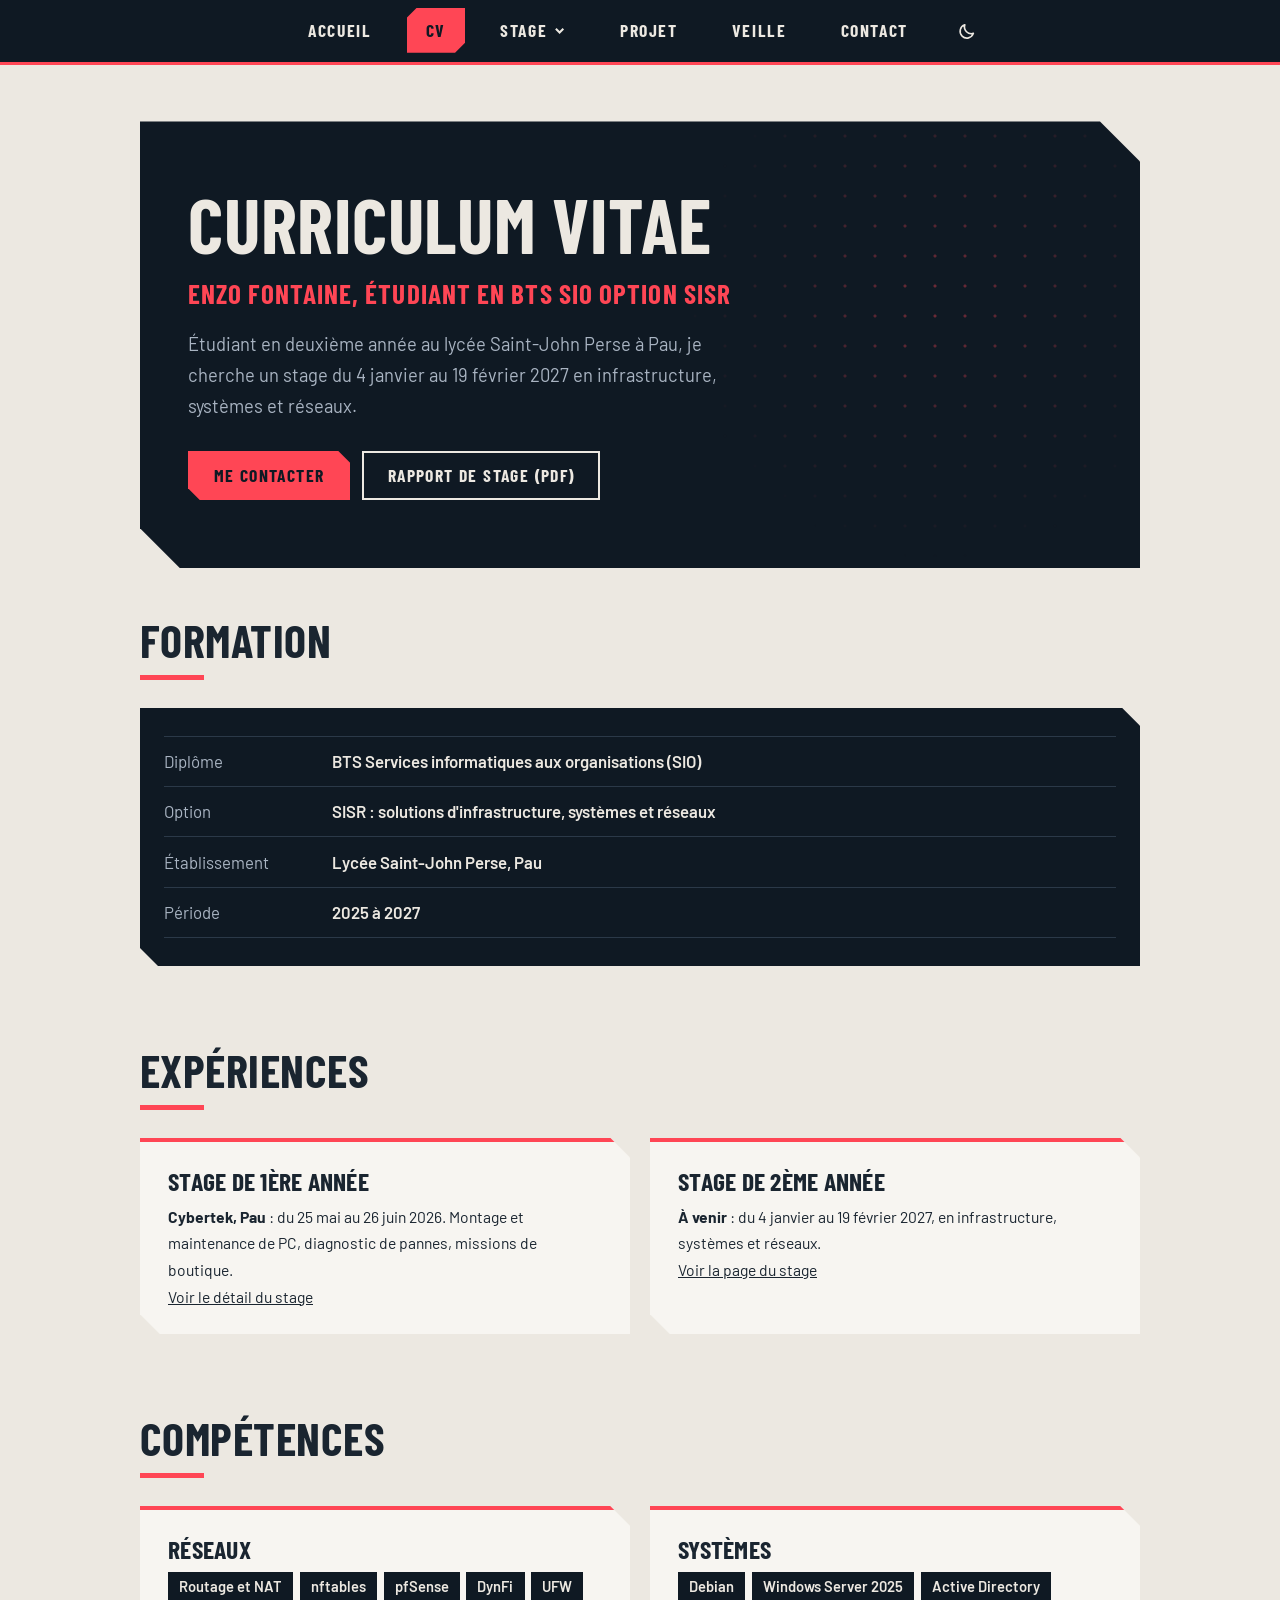
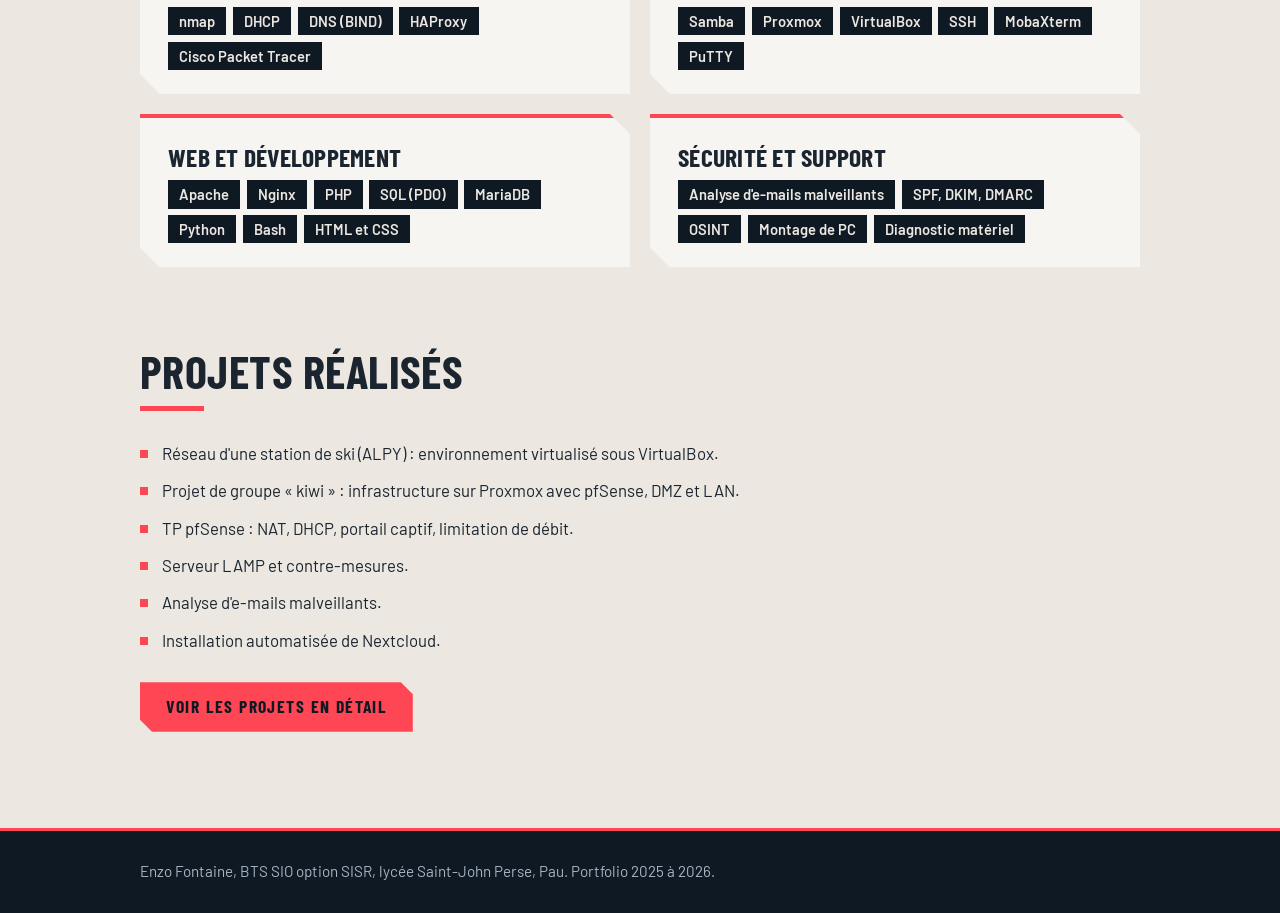
==== cv.html @ eddc81c3 "Add files via upload" ====
<!DOCTYPE html>
<html lang="fr">
<head>
<meta charset="utf-8">
<meta name="viewport" content="width=device-width, initial-scale=1">
<title>CV | Enzo Fontaine</title>
<meta name="description" content="CV d'Enzo Fontaine, étudiant en BTS SIO option SISR : formation, expériences, compétences et projets.">
<script src="theme.js"></script>
<link rel="preconnect" href="https://fonts.googleapis.com">
<link rel="preconnect" href="https://fonts.gstatic.com" crossorigin>
<link href="https://fonts.googleapis.com/css2?family=Barlow:wght@400;500;600&family=Barlow+Condensed:wght@600;700&display=swap" rel="stylesheet">
<link rel="stylesheet" href="style.css">
<style>
/* En-tête : grille de points qui s'éclaire autour du curseur (réglée par cursor.js) */
.hero{display:block;position:relative;--cut:40px;padding:4rem 3rem 4.25rem;margin-bottom:3rem}
.hero::before{content:"";position:absolute;inset:0;pointer-events:none;
  background-image:radial-gradient(circle,rgba(255,70,85,.75) 1.3px,transparent 1.8px);background-size:30px 30px;
  -webkit-mask-image:radial-gradient(circle 260px at var(--mx,80%) var(--my,40%),rgba(0,0,0,.55),transparent);
  mask-image:radial-gradient(circle 260px at var(--mx,80%) var(--my,40%),rgba(0,0,0,.55),transparent)}
.hero-content{position:relative}
.hero h1{font-size:clamp(2.6rem,7vw,4.75rem)}
.hero .role{font-size:clamp(1.2rem,2.6vw,1.7rem);margin:1rem 0 1.25rem}
.hero .lead{max-width:56ch}
@media (max-width:860px){.hero{padding:2.5rem 1.75rem 2.75rem}}
</style>
</head>
<body>

<nav class="site-nav" aria-label="Navigation principale">
  <ul>
    <li><a href="index.html">Accueil</a></li>
    <li><a href="cv.html" aria-current="page">CV</a></li>
    <li class="has-menu">
      <button type="button" aria-expanded="false" aria-controls="menu-stage">Stage <svg class="chev" viewBox="0 0 12 12" aria-hidden="true"><path d="M2 4l4 4 4-4" fill="none" stroke="currentColor" stroke-width="2.2"/></svg></button>
      <ul class="submenu" id="menu-stage">
        <li><a href="stage1/stage-1ere-annee.html">Stage 1ère année</a></li>
        <li><a href="stage-2eme-annee.html">Stage 2ème année</a></li>
      </ul>
    </li>
    <li><a href="index.html#projets">Projet</a></li>
    <li><a href="veille/veille.html">Veille</a></li>
    <li><a href="contact.html">Contact</a></li>
  </ul>
</nav>

<main class="wrap">

  <header class="panel hero">
    <div class="hero-content">
      <h1>Curriculum vitae</h1>
      <p class="role">Enzo Fontaine, étudiant en BTS SIO option SISR</p>
      <p class="lead">Étudiant en deuxième année au lycée Saint-John Perse à Pau, je cherche un stage du 4 janvier au 19 février 2027 en infrastructure, systèmes et réseaux.</p>
      <div class="actions">
        <a class="btn btn-main" href="contact.html">Me contacter</a>
        <a class="btn btn-alt" href="stage1/documents/Rapport_de_stage_Enzo_FONTAINE.pdf">Rapport de stage (PDF)</a>
      </div>
    </div>
  </header>

  <section class="block" id="formation">
    <h2>Formation</h2>
    <div class="panel panel-sm">
      <dl class="specs" style="margin-top:0">
        <div><dt>Diplôme</dt><dd>BTS Services informatiques aux organisations (SIO)</dd></div>
        <div><dt>Option</dt><dd>SISR : solutions d'infrastructure, systèmes et réseaux</dd></div>
        <div><dt>Établissement</dt><dd>Lycée Saint-John Perse, Pau</dd></div>
        <div><dt>Période</dt><dd>2025 à 2027</dd></div>
      </dl>
    </div>
  </section>

  <section class="block" id="experience">
    <h2>Expériences</h2>
    <div class="skills">
      <article class="card">
        <h3>Stage de 1ère année</h3>
        <p><strong>Cybertek, Pau</strong> : du 25 mai au 26 juin 2026. Montage et maintenance de PC, diagnostic de pannes, missions de boutique.</p>
        <p><a href="stage1/stage-1ere-annee.html">Voir le détail du stage</a></p>
      </article>
      <article class="card">
        <h3>Stage de 2ème année</h3>
        <p><strong>À venir</strong> : du 4 janvier au 19 février 2027, en infrastructure, systèmes et réseaux.</p>
        <p><a href="stage-2eme-annee.html">Voir la page du stage</a></p>
      </article>
    </div>
  </section>

  <section class="block" id="competences">
    <h2>Compétences</h2>
    <div class="skills">
      <article class="card">
        <h3>Réseaux</h3>
        <ul class="tags">
          <li>Routage et NAT</li><li>nftables</li><li>pfSense</li><li>DynFi</li><li>UFW</li><li>nmap</li><li>DHCP</li><li>DNS (BIND)</li><li>HAProxy</li><li>Cisco Packet Tracer</li>
        </ul>
      </article>
      <article class="card">
        <h3>Systèmes</h3>
        <ul class="tags">
          <li>Debian</li><li>Windows Server 2025</li><li>Active Directory</li><li>Samba</li><li>Proxmox</li><li>VirtualBox</li><li>SSH</li><li>MobaXterm</li><li>PuTTY</li>
        </ul>
      </article>
      <article class="card">
        <h3>Web et développement</h3>
        <ul class="tags">
          <li>Apache</li><li>Nginx</li><li>PHP</li><li>SQL (PDO)</li><li>MariaDB</li><li>Python</li><li>Bash</li><li>HTML et CSS</li>
        </ul>
      </article>
      <article class="card">
        <h3>Sécurité et support</h3>
        <ul class="tags">
          <li>Analyse d'e-mails malveillants</li><li>SPF, DKIM, DMARC</li><li>OSINT</li><li>Montage de PC</li><li>Diagnostic matériel</li>
        </ul>
      </article>
    </div>
  </section>

  <section class="block" id="projets-cv">
    <h2>Projets réalisés</h2>
    <ul class="plain">
      <li>Réseau d'une station de ski (ALPY) : environnement virtualisé sous VirtualBox.</li>
      <li>Projet de groupe « kiwi » : infrastructure sur Proxmox avec pfSense, DMZ et LAN.</li>
      <li>TP pfSense : NAT, DHCP, portail captif, limitation de débit.</li>
      <li>Serveur LAMP et contre-mesures.</li>
      <li>Analyse d'e-mails malveillants.</li>
      <li>Installation automatisée de Nextcloud.</li>
    </ul>
    <div class="actions"><a class="btn btn-main" href="index.html#projets">Voir les projets en détail</a></div>
  </section>

</main>

<footer class="site-footer">
  <div class="wrap"><p>Enzo Fontaine, BTS SIO option SISR, lycée Saint-John Perse, Pau. Portfolio 2025 à 2026.</p></div>
</footer>

<script src="nav.js"></script>
<script src="cursor.js"></script>
</body>
</html>
---- style.css ----
/* ============ Portfolio Enzo Fontaine : feuille de style commune ============ */
:root{
  --navy:#0F1923; --red:#FF4655; --sand:#ECE8E1; --paper:#F7F5F1;
  --ink:#1A2530; --soft:#A9B4C2; --soft-ink:#4A5663;
  --line-dark:#2B3948; --line-light:#CFC9BF;
  --cut:28px;
}
*{box-sizing:border-box}
html{scroll-behavior:smooth}
body{margin:0;background:var(--sand);color:var(--ink);font:400 1.05rem/1.7 "Barlow",system-ui,sans-serif}
.wrap{max-width:1040px;margin:0 auto;padding:0 1.25rem}
main.wrap{padding-top:3.5rem}
section{scroll-margin-top:5rem}
p{margin:0 0 1rem;max-width:64ch}
a{color:inherit}
img{display:block;width:100%;height:auto}
:focus-visible{outline:3px solid var(--red);outline-offset:3px}

h1,h2,h3,h4{font-family:"Barlow Condensed",system-ui,sans-serif;font-weight:700;text-transform:uppercase;letter-spacing:.01em;line-height:1.02;margin:0}
h1{font-size:clamp(2.8rem,7vw,4.75rem)}
h2{font-size:clamp(2rem,4.5vw,2.9rem);margin-bottom:1.75rem}
h2::after{content:"";display:block;width:64px;height:5px;background:var(--red);margin-top:.7rem}
h3{font-size:1.6rem;margin-bottom:.6rem}
h4{font-size:1.25rem;margin-bottom:.35rem}

/* ---------- navigation ---------- */
.site-nav{position:sticky;top:0;z-index:20;background:var(--navy);border-bottom:3px solid var(--red)}
.site-nav>ul{display:flex;flex-wrap:wrap;justify-content:center;gap:.15rem 1rem;list-style:none;margin:0 auto;padding:.5rem 1rem;max-width:1040px}
.site-nav a,.site-nav button{display:inline-flex;align-items:center;gap:.45rem;padding:.85rem 1.2rem;border:0;background:none;color:var(--sand);cursor:pointer;text-decoration:none;font:700 1.1rem/1 "Barlow Condensed",sans-serif;text-transform:uppercase;letter-spacing:.09em}
.site-nav a:hover,.site-nav button:hover{color:var(--red)}
.site-nav a[aria-current="page"],.site-nav .is-current>button{background:var(--red);color:var(--navy);clip-path:polygon(10px 0,100% 0,100% calc(100% - 10px),calc(100% - 10px) 100%,0 100%,0 10px)}
.site-nav .chev{width:.7rem;height:.7rem;transition:transform .2s}
.has-menu{position:relative}
.has-menu.open .chev{transform:rotate(180deg)}
.submenu{display:none;position:absolute;top:100%;left:0;min-width:15rem;margin:0;padding:.4rem;list-style:none;background:var(--navy);border-top:3px solid var(--red)}
.submenu a{display:block;width:100%;white-space:nowrap}
.has-menu.open .submenu{display:block}
@media (hover:hover){.has-menu:hover .submenu{display:block}}

/* ---------- formes à coins coupés ---------- */
.panel{--cut:28px;background:var(--navy);color:var(--sand);padding:2.75rem 2.5rem;clip-path:polygon(0 0,calc(100% - var(--cut)) 0,100% var(--cut),100% 100%,var(--cut) 100%,0 calc(100% - var(--cut)))}
.panel p{color:var(--soft)}
.panel h3{color:var(--sand)}
.panel h4{color:var(--red)}
.panel-sm{--cut:18px;padding:1.75rem 1.5rem}

.fig{margin:0}
.frame{--cut:26px;background:var(--red);padding:3px;clip-path:polygon(0 0,calc(100% - var(--cut)) 0,100% var(--cut),100% 100%,var(--cut) 100%,0 calc(100% - var(--cut)))}
.frame img{background:var(--navy);clip-path:polygon(0 0,calc(100% - var(--cut) + 3px) 0,100% calc(var(--cut) - 3px),100% 100%,calc(var(--cut) - 3px) 100%,0 calc(100% - var(--cut) + 3px))}
.fig figcaption{font-size:.9rem;color:var(--soft-ink);margin-top:.5rem}
.panel .fig figcaption{color:var(--soft)}
.narrow{max-width:340px}

.card{--cut:20px;position:relative;background:var(--paper);padding:1.9rem 1.75rem 1.5rem;clip-path:polygon(0 0,calc(100% - var(--cut)) 0,100% var(--cut),100% 100%,var(--cut) 100%,0 calc(100% - var(--cut)))}
.card::before{content:"";position:absolute;inset:0 0 auto 0;height:4px;background:var(--red)}
.card p{font-size:.98rem;margin-bottom:0}

/* ---------- boutons ---------- */
.btn{display:inline-block;padding:1rem 1.6rem;text-decoration:none;font:700 1.1rem/1 "Barlow Condensed",sans-serif;text-transform:uppercase;letter-spacing:.08em;clip-path:polygon(0 0,calc(100% - 12px) 0,100% 12px,100% 100%,12px 100%,0 calc(100% - 12px));transition:background .2s}
.btn-main{background:var(--red);color:var(--navy)}
.btn-main:hover{background:#FF7A85}
.btn-alt{color:inherit;clip-path:none;box-shadow:inset 0 0 0 2px currentColor}
.btn-alt:hover{color:var(--red)}
.actions{display:flex;flex-wrap:wrap;gap:.75rem;margin-top:1.75rem}

/* ---------- étiquettes ---------- */
.tags{display:flex;flex-wrap:wrap;gap:.4rem;margin:1rem 0 0;padding:0;list-style:none}
.tags li{background:var(--navy);color:var(--sand);padding:.2rem .7rem;font:600 .92rem/1.5 "Barlow",sans-serif}
.panel .tags li{background:transparent;box-shadow:inset 0 0 0 1px var(--line-dark)}
.card .tags{margin-top:0}

/* ---------- hero ---------- */
.hero{display:grid;grid-template-columns:minmax(0,1.15fr) minmax(0,.85fr);gap:3rem;align-items:center;margin-bottom:5rem}
.hero .role{margin:.9rem 0 1.25rem;font:700 1.6rem/1.1 "Barlow Condensed",sans-serif;text-transform:uppercase;letter-spacing:.04em;color:var(--red)}
.hero .lead{font-size:1.15rem}
.specs{margin:1.75rem 0 0;padding:0;border-top:1px solid var(--line-dark)}
.specs div{display:grid;grid-template-columns:9.5rem 1fr;gap:1rem;padding:.65rem 0;border-bottom:1px solid var(--line-dark)}
.specs dt{color:var(--soft)}
.specs dd{margin:0;font-weight:600;color:var(--sand)}

/* ---------- blocs ---------- */
.block{padding:0 0 5rem}
.about{display:grid;grid-template-columns:1.2fr .8fr;gap:3rem;align-items:start}
.skills{display:grid;grid-template-columns:repeat(2,1fr);gap:1.25rem}
.projects{display:grid;grid-template-columns:repeat(3,1fr);gap:1.25rem}
.projects .panel{display:flex;flex-direction:column}
.projects .tags{margin-top:auto;padding-top:1rem}
.projects h3{font-size:1.45rem}
.feature{display:grid;grid-template-columns:.8fr 1.2fr;gap:2.5rem;align-items:center}
.contact-list{max-width:560px;margin:0;padding:0;list-style:none;border-top:2px solid var(--navy)}
.contact-list li{display:grid;grid-template-columns:8rem 1fr;gap:1rem;padding:.85rem 0;border-bottom:1px solid var(--line-light)}
.contact-list span{color:var(--soft-ink)}
.contact-list a{font-weight:600;text-decoration-color:var(--red);text-decoration-thickness:2px;text-underline-offset:3px}

/* ---------- page stage ---------- */
.back{margin:0 0 1.5rem;font:700 1.05rem "Barlow Condensed",sans-serif;text-transform:uppercase;letter-spacing:.08em}
.back a{text-decoration-color:var(--red);text-decoration-thickness:2px;text-underline-offset:4px}
.split{display:grid;grid-template-columns:1.2fr .8fr;gap:3rem;align-items:center}
.mission{display:grid;grid-template-columns:1fr 1fr;gap:2.5rem;align-items:center;padding:2.25rem 0;border-top:2px solid var(--line-light)}
.mission.flip .fig{order:-1}
.mission.no-media{grid-template-columns:1fr}
.mission h4{color:var(--ink);font-size:1.6rem;margin-bottom:.6rem}
.mission p:last-child{margin-bottom:0}
.case ol{list-style:none;margin:0 0 1.75rem;padding:0;display:grid;gap:1.4rem}
.case li{display:grid;grid-template-columns:3rem 1fr;gap:1.25rem}
.case li>span{display:grid;place-items:center;width:3rem;height:3rem;background:var(--red);color:var(--navy);font:700 1.6rem/1 "Barlow Condensed",sans-serif;clip-path:polygon(0 0,calc(100% - 10px) 0,100% 10px,100% 100%,10px 100%,0 calc(100% - 10px))}
.case li.pivot>span{background:var(--sand)}
.case li p{margin:0}
.case .takeaway{margin:0;padding-top:1.25rem;border-top:1px solid var(--line-dark);color:var(--sand);font-weight:500;max-width:none}
.weeks{list-style:none;margin:0;padding:0;display:grid;grid-template-columns:repeat(5,1fr);gap:.9rem}
.weeks li{--cut:14px;position:relative;background:var(--paper);padding:1.4rem 1rem 1rem;font-size:.95rem;line-height:1.55;clip-path:polygon(0 0,calc(100% - var(--cut)) 0,100% var(--cut),100% 100%,var(--cut) 100%,0 calc(100% - var(--cut)))}
.weeks li::before{content:"";position:absolute;inset:0 0 auto 0;height:4px;background:var(--red)}
.weeks strong{display:block;font:700 1.4rem/1.05 "Barlow Condensed",sans-serif;text-transform:uppercase}
.weeks em{display:block;margin-bottom:.5rem;font-style:normal;font-weight:600;color:var(--soft-ink)}
.two-col{display:grid;grid-template-columns:1fr 1fr;gap:3rem}
.two-col h2{font-size:clamp(1.7rem,3.5vw,2.3rem)}
.plain{margin:0;padding:0;list-style:none}
.plain li{position:relative;padding-left:1.4rem;margin-bottom:.55rem}
.plain li::before{content:"";position:absolute;left:0;top:.65em;width:8px;height:8px;background:var(--red)}

/* ---------- pied de page ---------- */
.site-footer{margin-top:1rem;background:var(--navy);border-top:3px solid var(--red);color:var(--soft);padding:1.75rem 0;font-size:.95rem}
.site-footer p{margin:0;max-width:none}

/* ---------- responsive ---------- */
@media (max-width:860px){
  .hero,.about,.feature,.split,.mission,.two-col{grid-template-columns:1fr;gap:1.75rem}
  .mission.flip .fig{order:0}
  .projects{grid-template-columns:1fr 1fr}
  .weeks{grid-template-columns:1fr 1fr}
  .panel{padding:2rem 1.5rem}
  .hero{margin-bottom:3.5rem}
  .narrow{max-width:none}
  .feature .fig{max-width:340px}
}
@media (max-width:560px){
  main.wrap{padding-top:2rem}
  .skills,.projects,.weeks{grid-template-columns:1fr}
  .specs div,.contact-list li{grid-template-columns:1fr;gap:0}
  .site-nav a,.site-nav button{padding:.7rem .8rem;font-size:1rem}
  .submenu{position:static;min-width:0}
}
@media (prefers-reduced-motion:reduce){
  html{scroll-behavior:auto}
  .site-nav .chev,.btn{transition:none}
}

/* ============ Mode sombre (ajout : les règles ci-dessus restent inchangées) ============ */
:root[data-theme="dark"]{
  color-scheme:dark;
  --navy:#152130; --paper:#1B2836; --ink:#ECE8E1; --soft-ink:#A9B4C2; --line-light:#2B3948;
}
:root[data-theme="dark"] body{background:#0A0F15}
:root[data-theme="dark"] .contact-list,
:root[data-theme="dark"] .sources{border-top-color:var(--line-light)}
:root[data-theme="dark"] .timeline{border-left-color:var(--line-light)}
:root[data-theme="dark"] .event::before{border-color:#0A0F15}
:root[data-theme="dark"] .filters button:not([aria-pressed="true"]){box-shadow:inset 0 0 0 2px var(--line-light)}
/* le schéma SVG garde ses couleurs d'origine : il reste sur fond clair */
:root[data-theme="dark"] .v-diagram{background:var(--sand)}
:root[data-theme="dark"] .v-diagram figcaption{color:#4A5663}
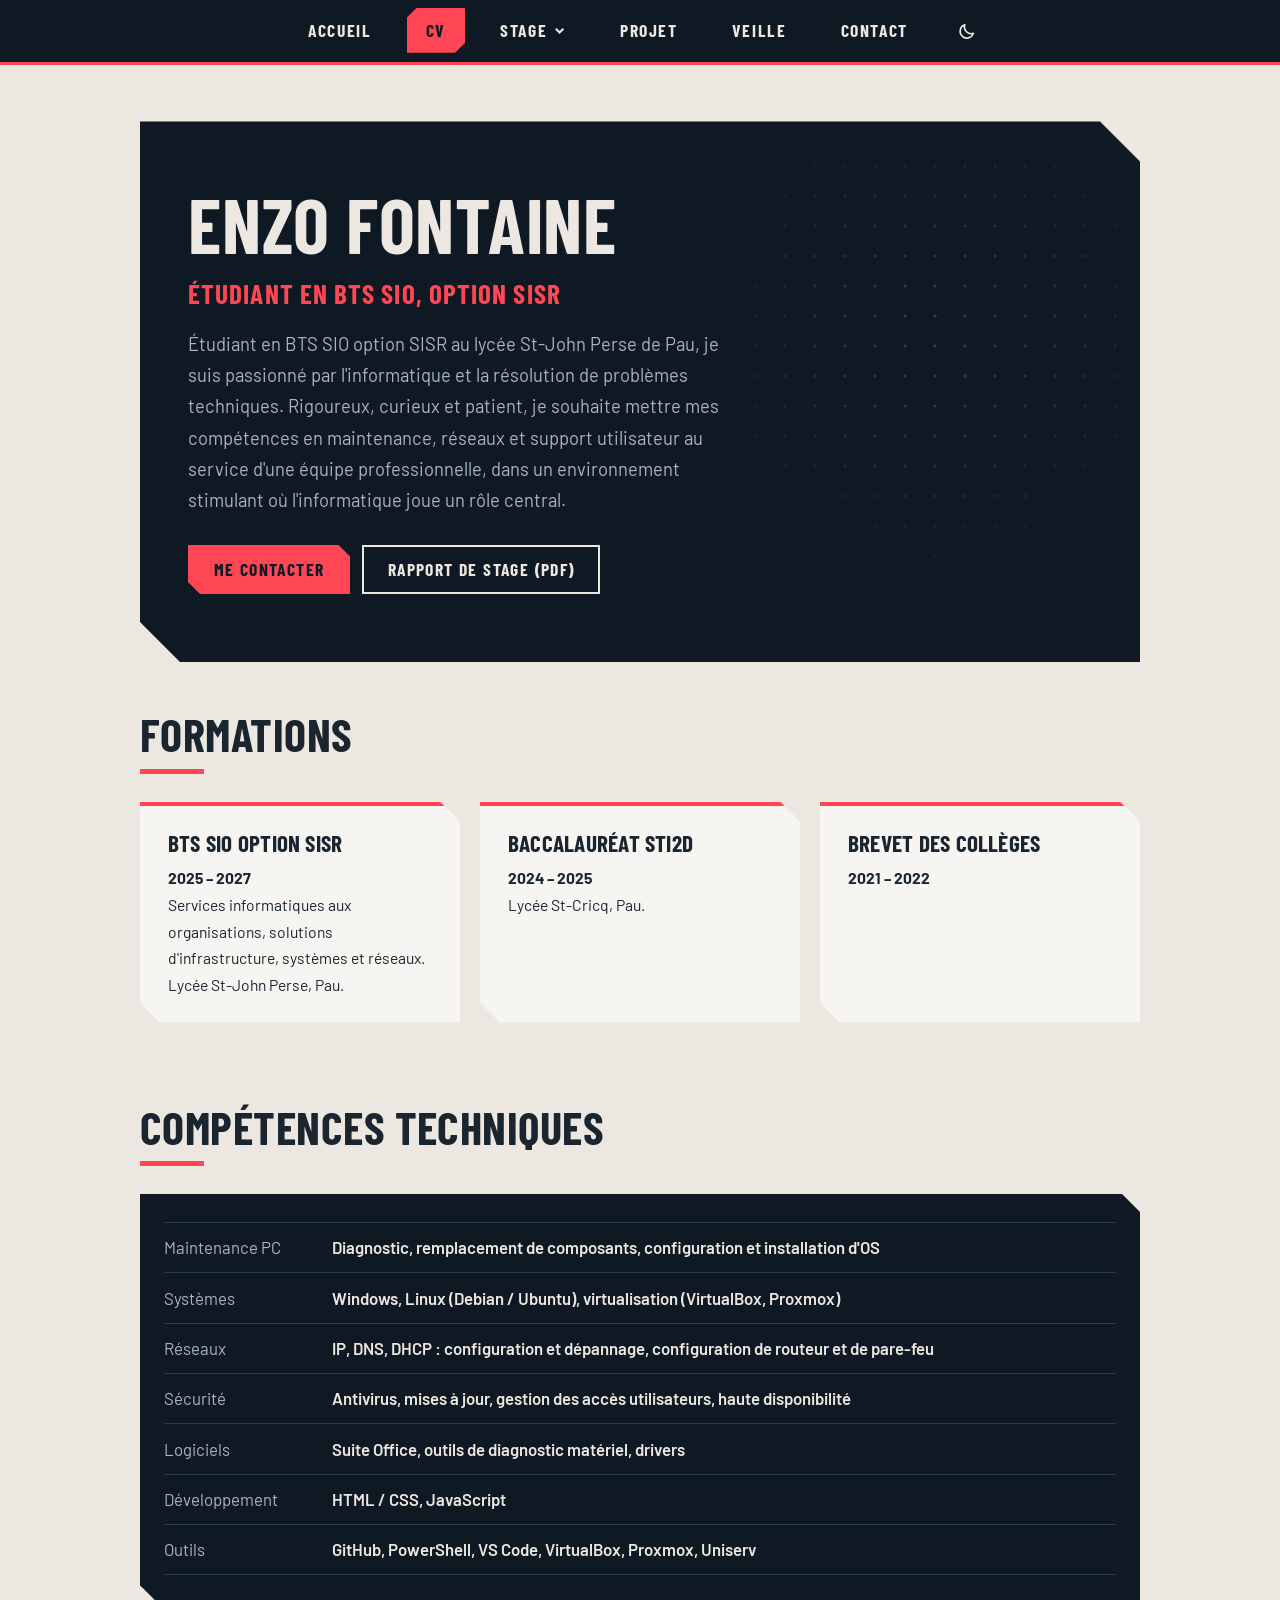
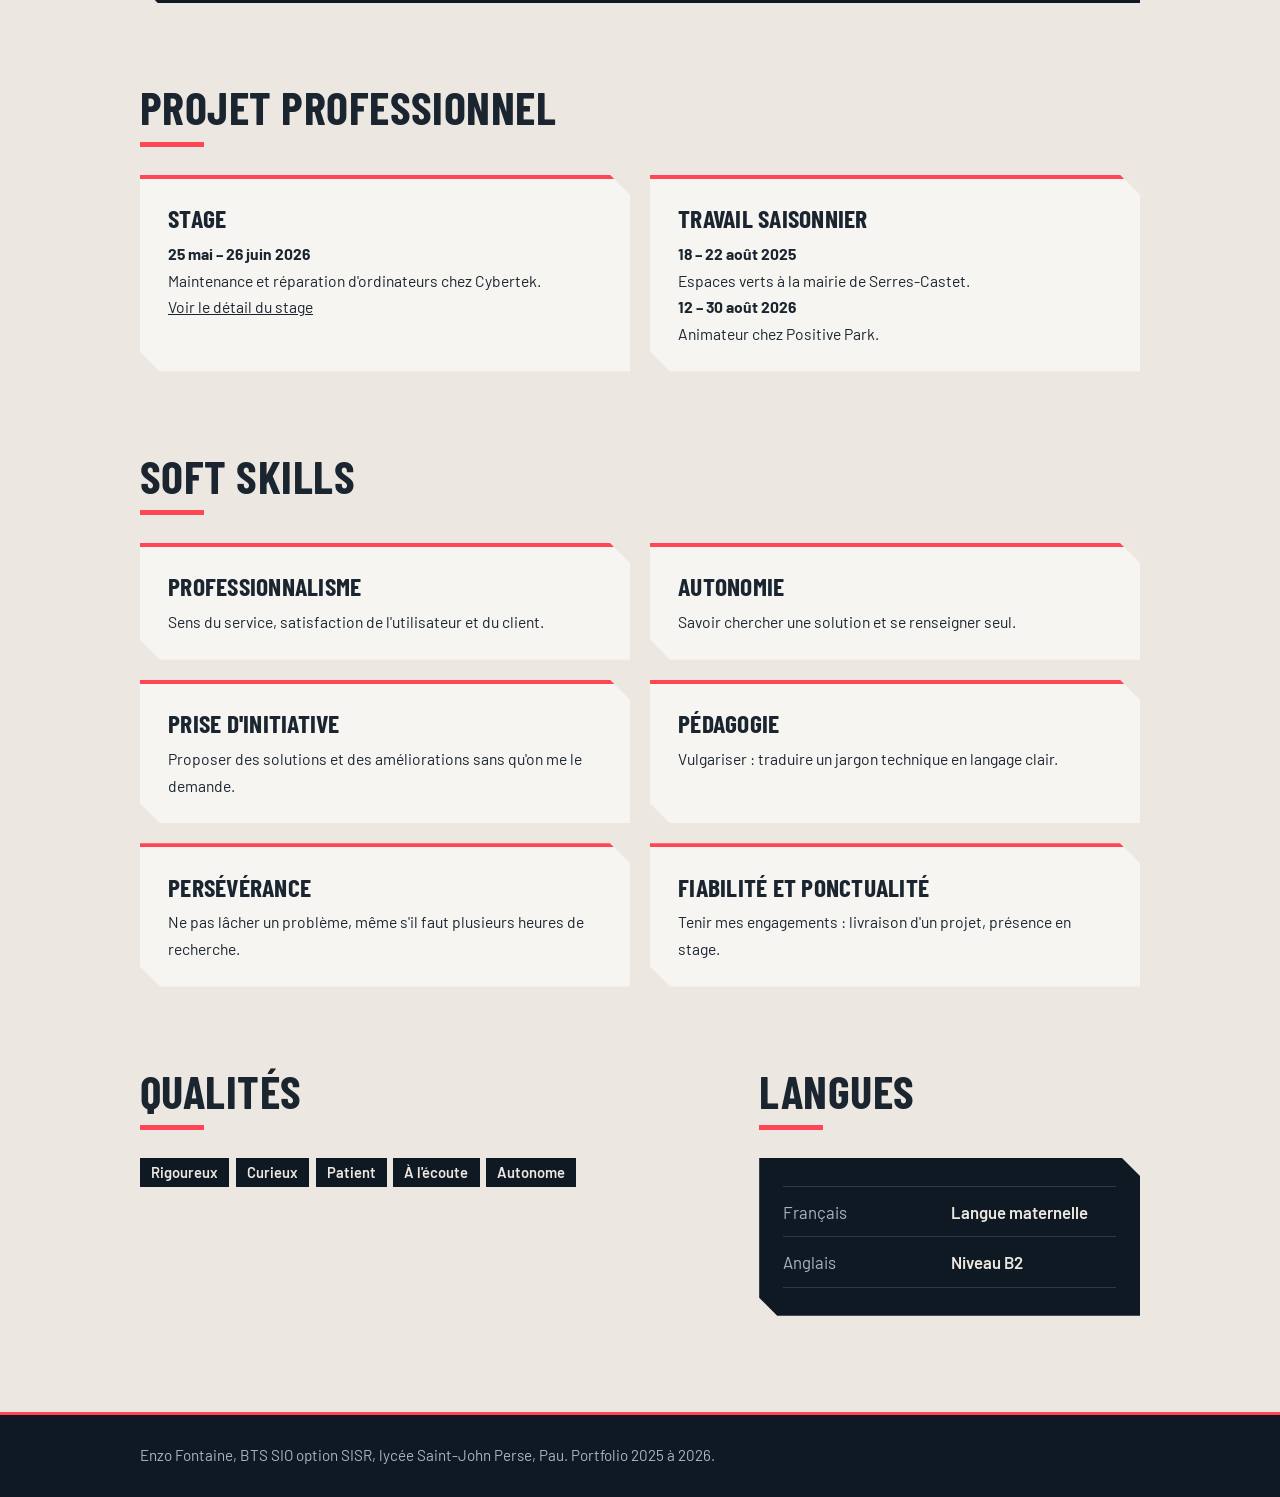
==== commit 8afc5713: "Add files via upload" ====
--- a/cv.html
+++ b/cv.html
@@ -47,9 +47,9 @@
 
   <header class="panel hero">
     <div class="hero-content">
-      <h1>Curriculum vitae</h1>
-      <p class="role">Enzo Fontaine, étudiant en BTS SIO option SISR</p>
-      <p class="lead">Étudiant en deuxième année au lycée Saint-John Perse à Pau, je cherche un stage du 4 janvier au 19 février 2027 en infrastructure, systèmes et réseaux.</p>
+      <h1>Enzo Fontaine</h1>
+      <p class="role">Étudiant en BTS SIO, option SISR</p>
+      <p class="lead">Étudiant en BTS SIO option SISR au lycée St-John Perse de Pau, je suis passionné par l'informatique et la résolution de problèmes techniques. Rigoureux, curieux et patient, je souhaite mettre mes compétences en maintenance, réseaux et support utilisateur au service d'une équipe professionnelle, dans un environnement stimulant où l'informatique joue un rôle central.</p>
       <div class="actions">
         <a class="btn btn-main" href="contact.html">Me contacter</a>
         <a class="btn btn-alt" href="stage1/documents/Rapport_de_stage_Enzo_FONTAINE.pdf">Rapport de stage (PDF)</a>
@@ -57,77 +57,86 @@
     </div>
   </header>
 
-  <section class="block" id="formation">
-    <h2>Formation</h2>
-    <div class="panel panel-sm">
-      <dl class="specs" style="margin-top:0">
-        <div><dt>Diplôme</dt><dd>BTS Services informatiques aux organisations (SIO)</dd></div>
-        <div><dt>Option</dt><dd>SISR : solutions d'infrastructure, systèmes et réseaux</dd></div>
-        <div><dt>Établissement</dt><dd>Lycée Saint-John Perse, Pau</dd></div>
-        <div><dt>Période</dt><dd>2025 à 2027</dd></div>
-      </dl>
-    </div>
-  </section>
-
-  <section class="block" id="experience">
-    <h2>Expériences</h2>
-    <div class="skills">
+  <section class="block" id="formations">
+    <h2>Formations</h2>
+    <div class="projects">
       <article class="card">
-        <h3>Stage de 1ère année</h3>
-        <p><strong>Cybertek, Pau</strong> : du 25 mai au 26 juin 2026. Montage et maintenance de PC, diagnostic de pannes, missions de boutique.</p>
-        <p><a href="stage1/stage-1ere-annee.html">Voir le détail du stage</a></p>
+        <h3>BTS SIO option SISR</h3>
+        <p><strong>2025 – 2027</strong><br>Services informatiques aux organisations, solutions d'infrastructure, systèmes et réseaux. Lycée St-John Perse, Pau.</p>
       </article>
       <article class="card">
-        <h3>Stage de 2ème année</h3>
-        <p><strong>À venir</strong> : du 4 janvier au 19 février 2027, en infrastructure, systèmes et réseaux.</p>
-        <p><a href="stage-2eme-annee.html">Voir la page du stage</a></p>
+        <h3>Baccalauréat STI2D</h3>
+        <p><strong>2024 – 2025</strong><br>Lycée St-Cricq, Pau.</p>
+      </article>
+      <article class="card">
+        <h3>Brevet des collèges</h3>
+        <p><strong>2021 – 2022</strong></p>
       </article>
     </div>
   </section>
 
   <section class="block" id="competences">
-    <h2>Compétences</h2>
+    <h2>Compétences techniques</h2>
+    <div class="panel panel-sm">
+      <dl class="specs" style="margin-top:0">
+        <div><dt>Maintenance PC</dt><dd>Diagnostic, remplacement de composants, configuration et installation d'OS</dd></div>
+        <div><dt>Systèmes</dt><dd>Windows, Linux (Debian / Ubuntu), virtualisation (VirtualBox, Proxmox)</dd></div>
+        <div><dt>Réseaux</dt><dd>IP, DNS, DHCP : configuration et dépannage, configuration de routeur et de pare-feu</dd></div>
+        <div><dt>Sécurité</dt><dd>Antivirus, mises à jour, gestion des accès utilisateurs, haute disponibilité</dd></div>
+        <div><dt>Logiciels</dt><dd>Suite Office, outils de diagnostic matériel, drivers</dd></div>
+        <div><dt>Développement</dt><dd>HTML / CSS, JavaScript</dd></div>
+        <div><dt>Outils</dt><dd>GitHub, PowerShell, VS Code, VirtualBox, Proxmox, Uniserv</dd></div>
+      </dl>
+    </div>
+  </section>
+
+  <section class="block" id="parcours">
+    <h2>Projet professionnel</h2>
     <div class="skills">
       <article class="card">
-        <h3>Réseaux</h3>
-        <ul class="tags">
-          <li>Routage et NAT</li><li>nftables</li><li>pfSense</li><li>DynFi</li><li>UFW</li><li>nmap</li><li>DHCP</li><li>DNS (BIND)</li><li>HAProxy</li><li>Cisco Packet Tracer</li>
-        </ul>
+        <h3>Stage</h3>
+        <p><strong>25 mai – 26 juin 2026</strong><br>Maintenance et réparation d'ordinateurs chez Cybertek.</p>
+        <p><a href="stage1/stage-1ere-annee.html">Voir le détail du stage</a></p>
       </article>
       <article class="card">
-        <h3>Systèmes</h3>
-        <ul class="tags">
-          <li>Debian</li><li>Windows Server 2025</li><li>Active Directory</li><li>Samba</li><li>Proxmox</li><li>VirtualBox</li><li>SSH</li><li>MobaXterm</li><li>PuTTY</li>
-        </ul>
-      </article>
-      <article class="card">
-        <h3>Web et développement</h3>
-        <ul class="tags">
-          <li>Apache</li><li>Nginx</li><li>PHP</li><li>SQL (PDO)</li><li>MariaDB</li><li>Python</li><li>Bash</li><li>HTML et CSS</li>
-        </ul>
-      </article>
-      <article class="card">
-        <h3>Sécurité et support</h3>
-        <ul class="tags">
-          <li>Analyse d'e-mails malveillants</li><li>SPF, DKIM, DMARC</li><li>OSINT</li><li>Montage de PC</li><li>Diagnostic matériel</li>
-        </ul>
+        <h3>Travail saisonnier</h3>
+        <p><strong>18 – 22 août 2025</strong><br>Espaces verts à la mairie de Serres-Castet.</p>
+        <p><strong>12 – 30 août 2026</strong><br>Animateur chez Positive Park.</p>
       </article>
     </div>
   </section>
 
-  <section class="block" id="projets-cv">
-    <h2>Projets réalisés</h2>
-    <ul class="plain">
-      <li>Réseau d'une station de ski (ALPY) : environnement virtualisé sous VirtualBox.</li>
-      <li>Projet de groupe « kiwi » : infrastructure sur Proxmox avec pfSense, DMZ et LAN.</li>
-      <li>TP pfSense : NAT, DHCP, portail captif, limitation de débit.</li>
-      <li>Serveur LAMP et contre-mesures.</li>
-      <li>Analyse d'e-mails malveillants.</li>
-      <li>Installation automatisée de Nextcloud.</li>
-    </ul>
-    <div class="actions"><a class="btn btn-main" href="index.html#projets">Voir les projets en détail</a></div>
+  <section class="block" id="soft-skills">
+    <h2>Soft skills</h2>
+    <div class="skills">
+      <article class="card"><h3>Professionnalisme</h3><p>Sens du service, satisfaction de l'utilisateur et du client.</p></article>
+      <article class="card"><h3>Autonomie</h3><p>Savoir chercher une solution et se renseigner seul.</p></article>
+      <article class="card"><h3>Prise d'initiative</h3><p>Proposer des solutions et des améliorations sans qu'on me le demande.</p></article>
+      <article class="card"><h3>Pédagogie</h3><p>Vulgariser : traduire un jargon technique en langage clair.</p></article>
+      <article class="card"><h3>Persévérance</h3><p>Ne pas lâcher un problème, même s'il faut plusieurs heures de recherche.</p></article>
+      <article class="card"><h3>Fiabilité et ponctualité</h3><p>Tenir mes engagements : livraison d'un projet, présence en stage.</p></article>
+    </div>
   </section>
 
+  <section class="block" id="qualites">
+    <div class="about">
+      <div>
+        <h2>Qualités</h2>
+        <ul class="tags" style="margin-top:0">
+          <li>Rigoureux</li><li>Curieux</li><li>Patient</li><li>À l'écoute</li><li>Autonome</li>
+        </ul>
+      </div>
+      <div>
+        <h2>Langues</h2>
+        <div class="panel panel-sm">
+          <dl class="specs" style="margin-top:0">
+            <div><dt>Français</dt><dd>Langue maternelle</dd></div>
+            <div><dt>Anglais</dt><dd>Niveau B2</dd></div>
+          </dl>
+        </div>
+      </div>
+    </div>
+  </section>
 </main>
 
 <footer class="site-footer">
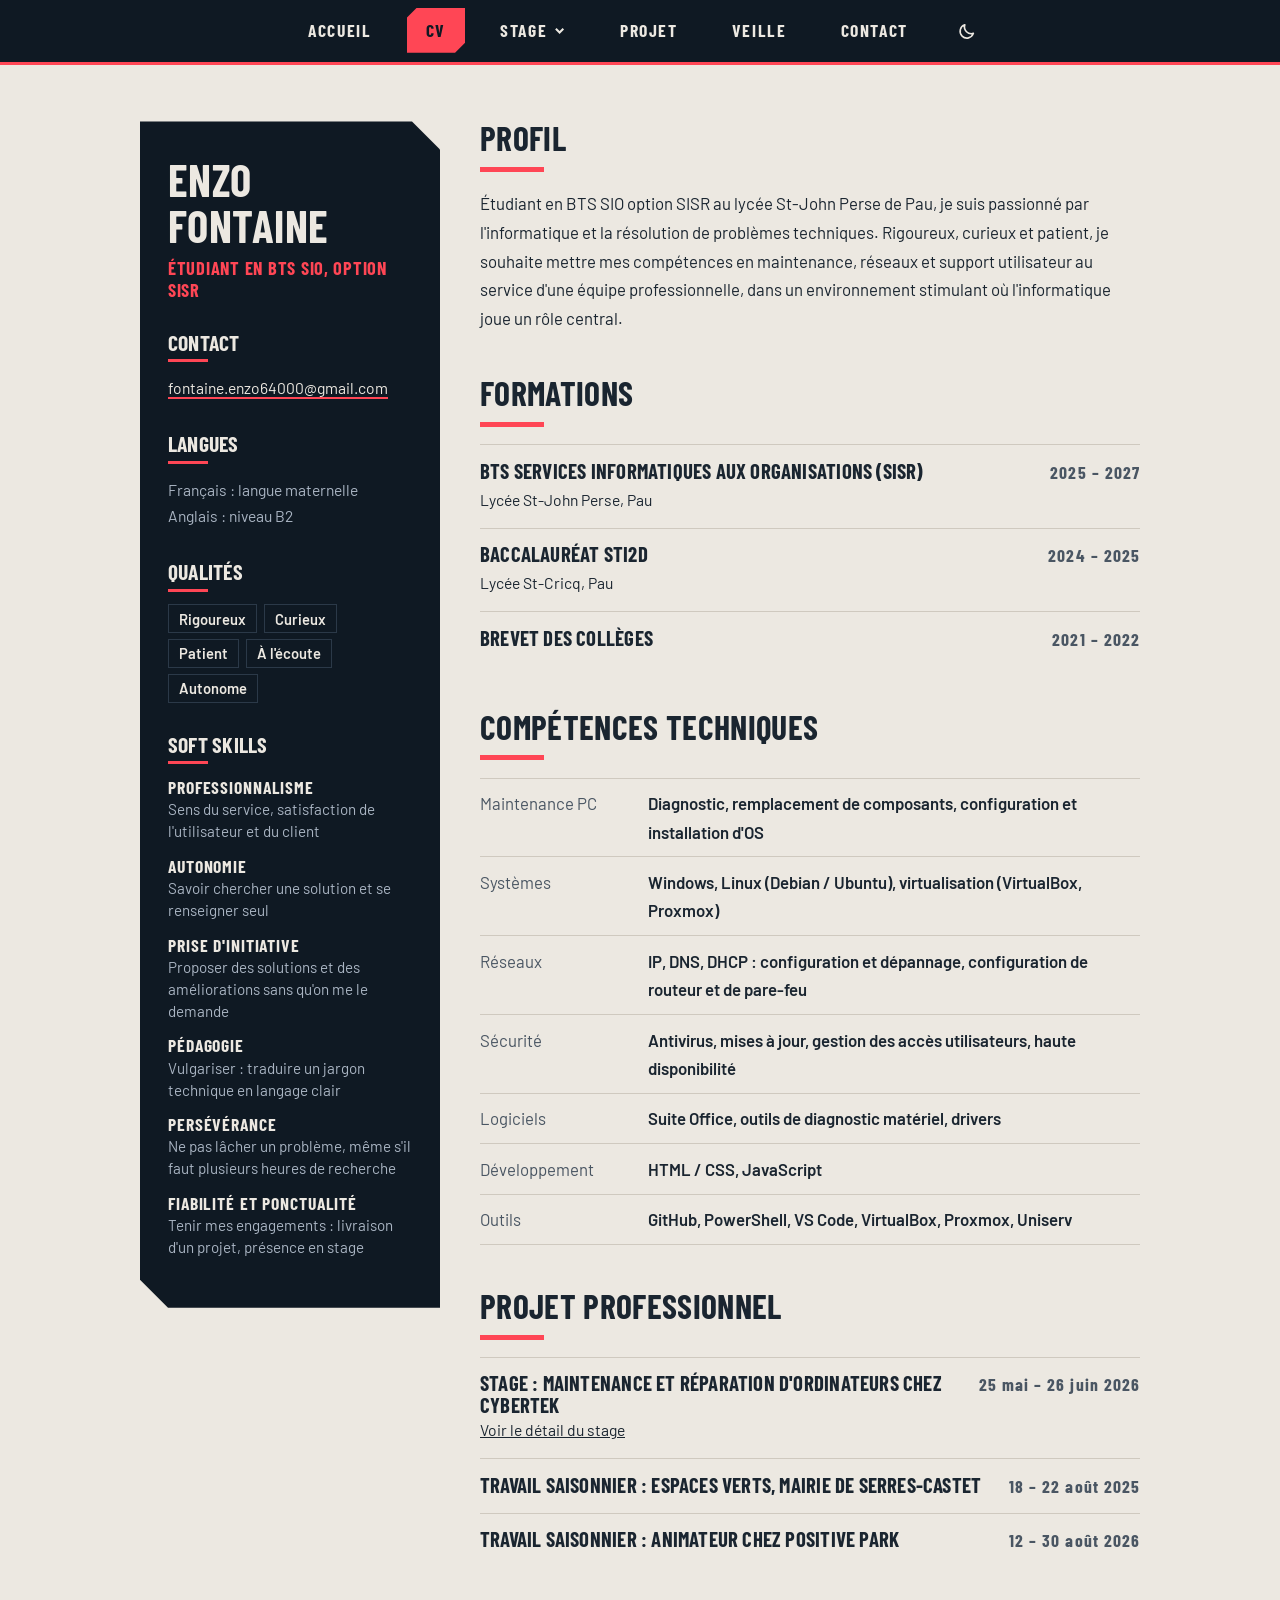
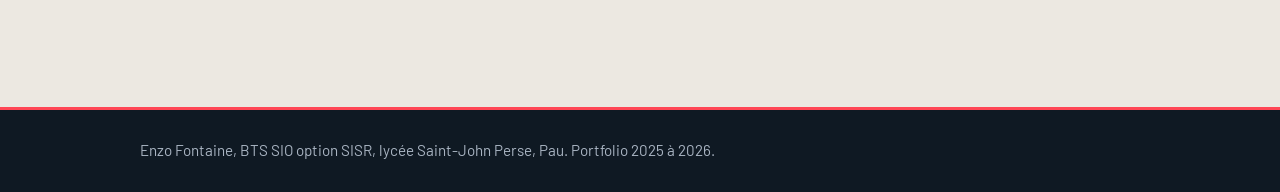
==== commit b1783983: "Add files via upload" ====
--- a/cv.html
+++ b/cv.html
@@ -22,6 +22,32 @@
 .hero .role{font-size:clamp(1.2rem,2.6vw,1.7rem);margin:1rem 0 1.25rem}
 .hero .lead{max-width:56ch}
 @media (max-width:860px){.hero{padding:2.5rem 1.75rem 2.75rem}}
+
+/* CV affiché directement : colonne de gauche + contenu */
+.cv{display:grid;grid-template-columns:minmax(0,300px) minmax(0,1fr);gap:2.5rem;align-items:start;padding-bottom:5rem}
+.cv-side{--cut:28px;padding:2.25rem 1.75rem}
+.cv-side h1{font-size:clamp(2.2rem,5vw,2.8rem)}
+.cv-side .role{margin:.6rem 0 0;font:700 1.15rem/1.15 "Barlow Condensed",sans-serif;text-transform:uppercase;letter-spacing:.04em;color:var(--red)}
+.cv-side h2{font-size:1.35rem;margin:1.9rem 0 .8rem;color:var(--sand)}
+.cv-side h2::after{width:40px;height:3px;margin-top:.4rem}
+.cv-side p{font-size:.98rem;margin:0 0 .5rem}
+.cv-side a{color:var(--sand);text-decoration-color:var(--red);text-decoration-thickness:2px;text-underline-offset:3px;word-break:break-all}
+.cv-side .tags{margin-top:0}
+.soft{list-style:none;margin:0;padding:0}
+.soft li{margin-bottom:.85rem;font-size:.95rem;line-height:1.45;color:var(--soft)}
+.soft strong{display:block;color:var(--sand);font:700 1.1rem/1.2 "Barlow Condensed",sans-serif;text-transform:uppercase;letter-spacing:.05em}
+.cv-main section{margin-bottom:2.75rem}
+.cv-main h2{font-size:clamp(1.6rem,3.2vw,2.1rem);margin-bottom:1.1rem}
+.cv-main p{max-width:none}
+.entry{display:grid;grid-template-columns:1fr auto;gap:.15rem 1rem;padding:.9rem 0;border-top:1px solid var(--line-light)}
+.entry h3{font-size:1.3rem;margin:0}
+.entry .date{font:700 1.1rem/1.4 "Barlow Condensed",sans-serif;letter-spacing:.06em;color:var(--soft-ink);white-space:nowrap}
+.entry p{grid-column:1 / -1;margin:0;font-size:.98rem}
+.cv-main .specs{margin-top:0;border-top-color:var(--line-light)}
+.cv-main .specs div{border-bottom-color:var(--line-light)}
+.cv-main .specs dt{color:var(--soft-ink)}
+.cv-main .specs dd{color:var(--ink)}
+@media (max-width:860px){.cv{grid-template-columns:1fr;gap:2rem}.entry{grid-template-columns:1fr}}
 </style>
 </head>
 <body>
@@ -45,98 +71,70 @@
 
 <main class="wrap">
 
-  <header class="panel hero">
-    <div class="hero-content">
+  <div class="cv">
+
+    <aside class="panel cv-side">
       <h1>Enzo Fontaine</h1>
       <p class="role">Étudiant en BTS SIO, option SISR</p>
-      <p class="lead">Étudiant en BTS SIO option SISR au lycée St-John Perse de Pau, je suis passionné par l'informatique et la résolution de problèmes techniques. Rigoureux, curieux et patient, je souhaite mettre mes compétences en maintenance, réseaux et support utilisateur au service d'une équipe professionnelle, dans un environnement stimulant où l'informatique joue un rôle central.</p>
-      <div class="actions">
-        <a class="btn btn-main" href="contact.html">Me contacter</a>
-        <a class="btn btn-alt" href="stage1/documents/Rapport_de_stage_Enzo_FONTAINE.pdf">Rapport de stage (PDF)</a>
-      </div>
+
+      <h2>Contact</h2>
+      <p><a href="mailto:fontaine.enzo64000@gmail.com">fontaine.enzo64000@gmail.com</a></p>
+
+      <h2>Langues</h2>
+      <p>Français : langue maternelle<br>Anglais : niveau B2</p>
+
+      <h2>Qualités</h2>
+      <ul class="tags">
+        <li>Rigoureux</li><li>Curieux</li><li>Patient</li><li>À l'écoute</li><li>Autonome</li>
+      </ul>
+
+      <h2>Soft skills</h2>
+      <ul class="soft">
+        <li><strong>Professionnalisme</strong>Sens du service, satisfaction de l'utilisateur et du client</li>
+        <li><strong>Autonomie</strong>Savoir chercher une solution et se renseigner seul</li>
+        <li><strong>Prise d'initiative</strong>Proposer des solutions et des améliorations sans qu'on me le demande</li>
+        <li><strong>Pédagogie</strong>Vulgariser : traduire un jargon technique en langage clair</li>
+        <li><strong>Persévérance</strong>Ne pas lâcher un problème, même s'il faut plusieurs heures de recherche</li>
+        <li><strong>Fiabilité et ponctualité</strong>Tenir mes engagements : livraison d'un projet, présence en stage</li>
+      </ul>
+    </aside>
+
+    <div class="cv-main">
+
+      <section id="profil">
+        <h2>Profil</h2>
+        <p>Étudiant en BTS SIO option SISR au lycée St-John Perse de Pau, je suis passionné par l'informatique et la résolution de problèmes techniques. Rigoureux, curieux et patient, je souhaite mettre mes compétences en maintenance, réseaux et support utilisateur au service d'une équipe professionnelle, dans un environnement stimulant où l'informatique joue un rôle central.</p>
+      </section>
+
+      <section id="formations">
+        <h2>Formations</h2>
+        <div class="entry"><h3>BTS Services informatiques aux organisations (SISR)</h3><span class="date">2025 – 2027</span><p>Lycée St-John Perse, Pau</p></div>
+        <div class="entry"><h3>Baccalauréat STI2D</h3><span class="date">2024 – 2025</span><p>Lycée St-Cricq, Pau</p></div>
+        <div class="entry"><h3>Brevet des collèges</h3><span class="date">2021 – 2022</span></div>
+      </section>
+
+      <section id="competences">
+        <h2>Compétences techniques</h2>
+        <dl class="specs">
+          <div><dt>Maintenance PC</dt><dd>Diagnostic, remplacement de composants, configuration et installation d'OS</dd></div>
+          <div><dt>Systèmes</dt><dd>Windows, Linux (Debian / Ubuntu), virtualisation (VirtualBox, Proxmox)</dd></div>
+          <div><dt>Réseaux</dt><dd>IP, DNS, DHCP : configuration et dépannage, configuration de routeur et de pare-feu</dd></div>
+          <div><dt>Sécurité</dt><dd>Antivirus, mises à jour, gestion des accès utilisateurs, haute disponibilité</dd></div>
+          <div><dt>Logiciels</dt><dd>Suite Office, outils de diagnostic matériel, drivers</dd></div>
+          <div><dt>Développement</dt><dd>HTML / CSS, JavaScript</dd></div>
+          <div><dt>Outils</dt><dd>GitHub, PowerShell, VS Code, VirtualBox, Proxmox, Uniserv</dd></div>
+        </dl>
+      </section>
+
+      <section id="projet-pro">
+        <h2>Projet professionnel</h2>
+        <div class="entry"><h3>Stage : maintenance et réparation d'ordinateurs chez Cybertek</h3><span class="date">25 mai – 26 juin 2026</span><p><a href="stage1/stage-1ere-annee.html">Voir le détail du stage</a></p></div>
+        <div class="entry"><h3>Travail saisonnier : espaces verts, mairie de Serres-Castet</h3><span class="date">18 – 22 août 2025</span></div>
+        <div class="entry"><h3>Travail saisonnier : animateur chez Positive Park</h3><span class="date">12 – 30 août 2026</span></div>
+      </section>
+
     </div>
-  </header>
-
-  <section class="block" id="formations">
-    <h2>Formations</h2>
-    <div class="projects">
-      <article class="card">
-        <h3>BTS SIO option SISR</h3>
-        <p><strong>2025 – 2027</strong><br>Services informatiques aux organisations, solutions d'infrastructure, systèmes et réseaux. Lycée St-John Perse, Pau.</p>
-      </article>
-      <article class="card">
-        <h3>Baccalauréat STI2D</h3>
-        <p><strong>2024 – 2025</strong><br>Lycée St-Cricq, Pau.</p>
-      </article>
-      <article class="card">
-        <h3>Brevet des collèges</h3>
-        <p><strong>2021 – 2022</strong></p>
-      </article>
-    </div>
-  </section>
-
-  <section class="block" id="competences">
-    <h2>Compétences techniques</h2>
-    <div class="panel panel-sm">
-      <dl class="specs" style="margin-top:0">
-        <div><dt>Maintenance PC</dt><dd>Diagnostic, remplacement de composants, configuration et installation d'OS</dd></div>
-        <div><dt>Systèmes</dt><dd>Windows, Linux (Debian / Ubuntu), virtualisation (VirtualBox, Proxmox)</dd></div>
-        <div><dt>Réseaux</dt><dd>IP, DNS, DHCP : configuration et dépannage, configuration de routeur et de pare-feu</dd></div>
-        <div><dt>Sécurité</dt><dd>Antivirus, mises à jour, gestion des accès utilisateurs, haute disponibilité</dd></div>
-        <div><dt>Logiciels</dt><dd>Suite Office, outils de diagnostic matériel, drivers</dd></div>
-        <div><dt>Développement</dt><dd>HTML / CSS, JavaScript</dd></div>
-        <div><dt>Outils</dt><dd>GitHub, PowerShell, VS Code, VirtualBox, Proxmox, Uniserv</dd></div>
-      </dl>
-    </div>
-  </section>
-
-  <section class="block" id="parcours">
-    <h2>Projet professionnel</h2>
-    <div class="skills">
-      <article class="card">
-        <h3>Stage</h3>
-        <p><strong>25 mai – 26 juin 2026</strong><br>Maintenance et réparation d'ordinateurs chez Cybertek.</p>
-        <p><a href="stage1/stage-1ere-annee.html">Voir le détail du stage</a></p>
-      </article>
-      <article class="card">
-        <h3>Travail saisonnier</h3>
-        <p><strong>18 – 22 août 2025</strong><br>Espaces verts à la mairie de Serres-Castet.</p>
-        <p><strong>12 – 30 août 2026</strong><br>Animateur chez Positive Park.</p>
-      </article>
-    </div>
-  </section>
-
-  <section class="block" id="soft-skills">
-    <h2>Soft skills</h2>
-    <div class="skills">
-      <article class="card"><h3>Professionnalisme</h3><p>Sens du service, satisfaction de l'utilisateur et du client.</p></article>
-      <article class="card"><h3>Autonomie</h3><p>Savoir chercher une solution et se renseigner seul.</p></article>
-      <article class="card"><h3>Prise d'initiative</h3><p>Proposer des solutions et des améliorations sans qu'on me le demande.</p></article>
-      <article class="card"><h3>Pédagogie</h3><p>Vulgariser : traduire un jargon technique en langage clair.</p></article>
-      <article class="card"><h3>Persévérance</h3><p>Ne pas lâcher un problème, même s'il faut plusieurs heures de recherche.</p></article>
-      <article class="card"><h3>Fiabilité et ponctualité</h3><p>Tenir mes engagements : livraison d'un projet, présence en stage.</p></article>
-    </div>
-  </section>
-
-  <section class="block" id="qualites">
-    <div class="about">
-      <div>
-        <h2>Qualités</h2>
-        <ul class="tags" style="margin-top:0">
-          <li>Rigoureux</li><li>Curieux</li><li>Patient</li><li>À l'écoute</li><li>Autonome</li>
-        </ul>
-      </div>
-      <div>
-        <h2>Langues</h2>
-        <div class="panel panel-sm">
-          <dl class="specs" style="margin-top:0">
-            <div><dt>Français</dt><dd>Langue maternelle</dd></div>
-            <div><dt>Anglais</dt><dd>Niveau B2</dd></div>
-          </dl>
-        </div>
-      </div>
-    </div>
-  </section>
+  </div>
 </main>
 
 <footer class="site-footer">
